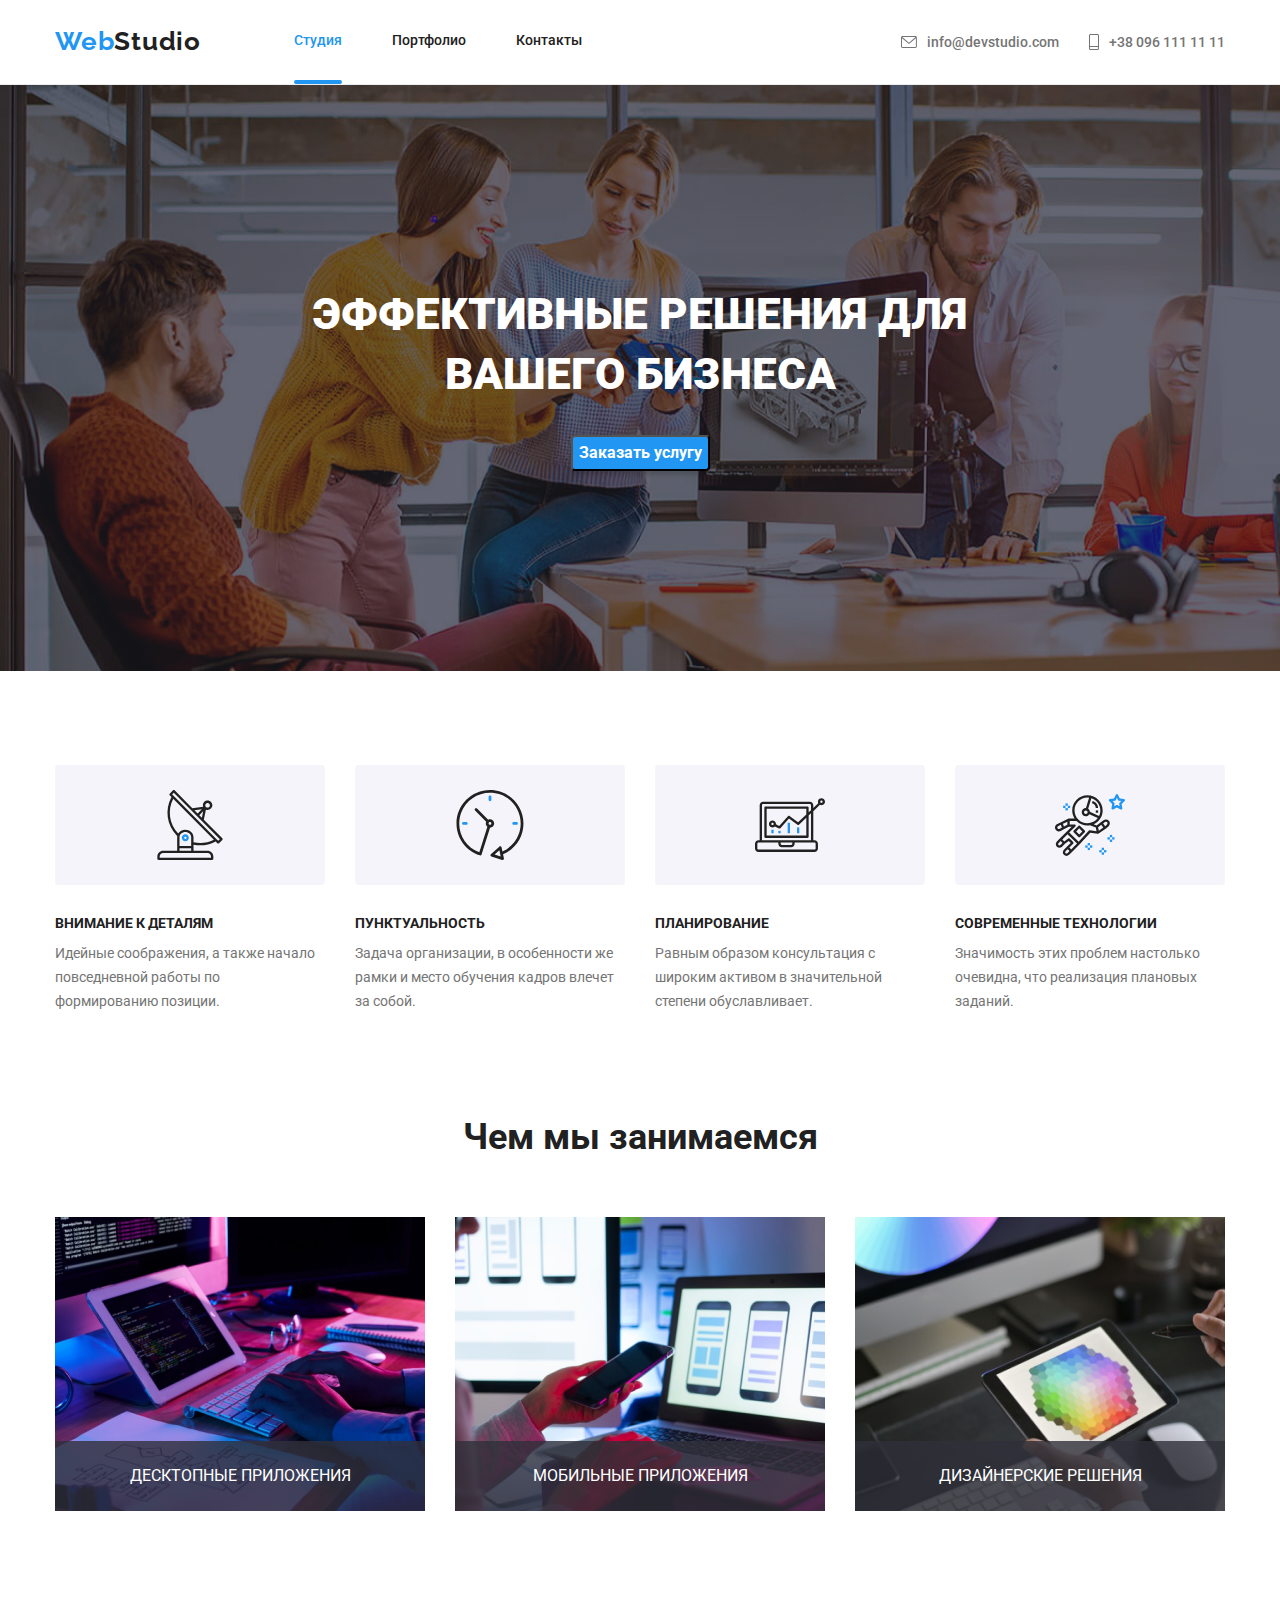
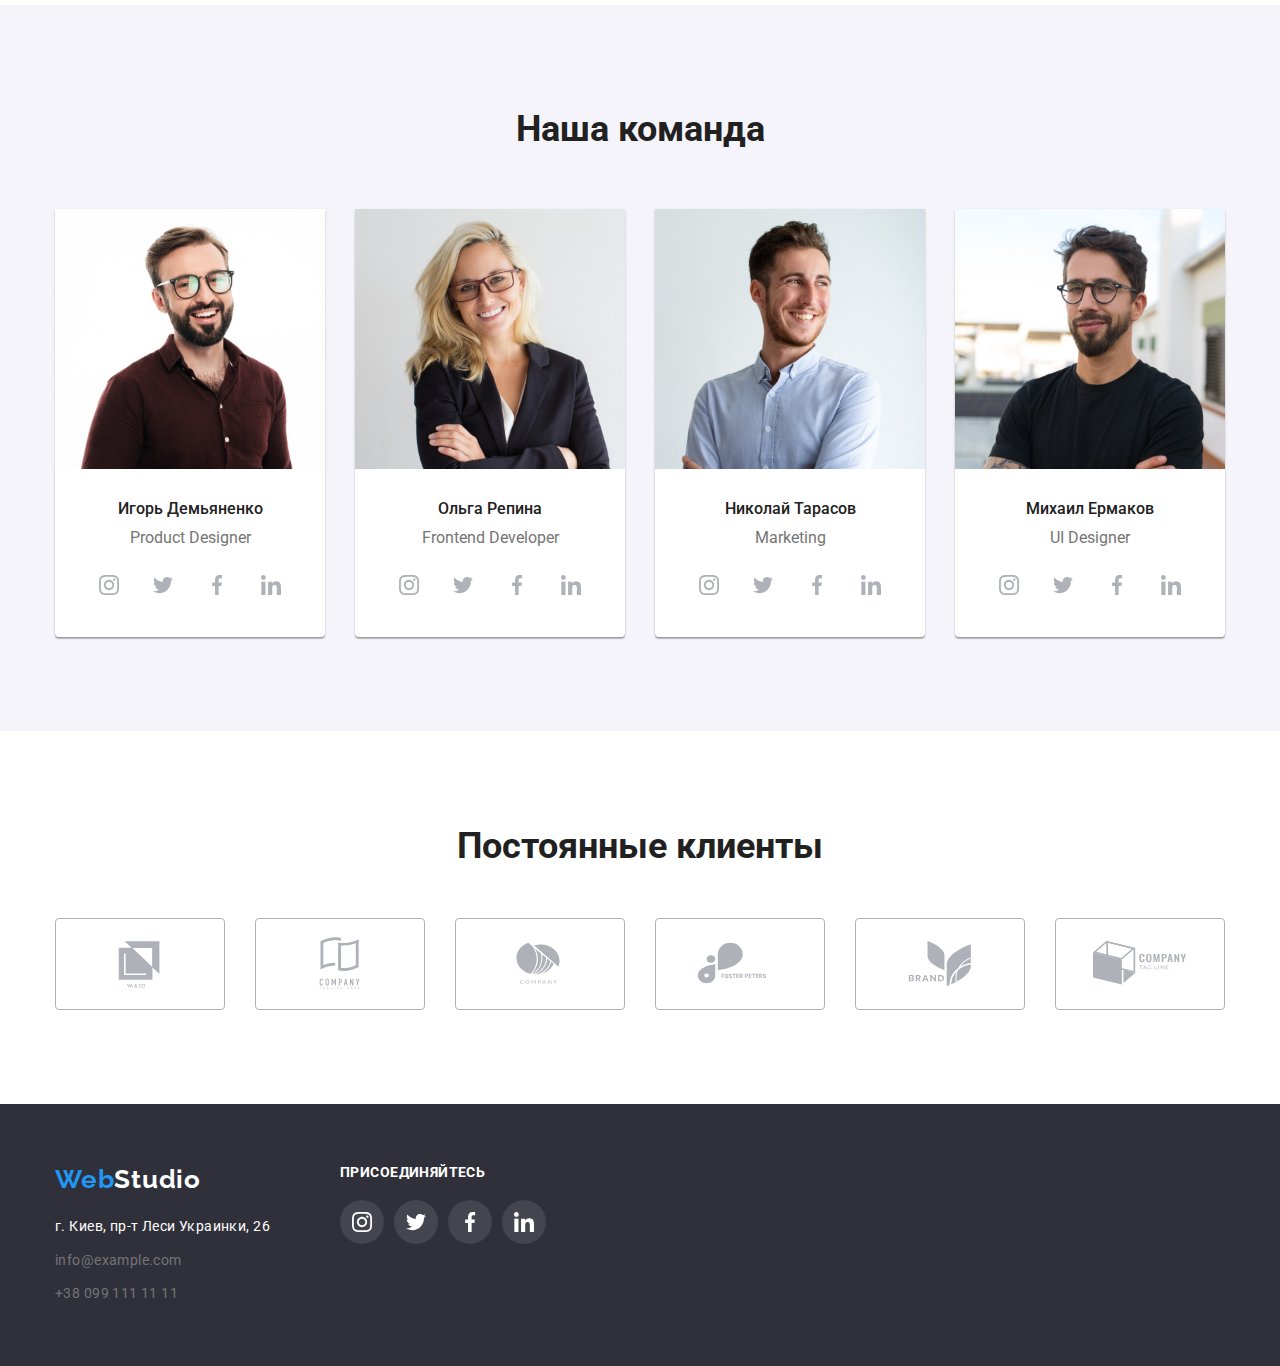
==== index.html @ f6a117de "cloning from hw5" ====
<!DOCTYPE html>
<html lang="ru">
  <head>
    <meta charset="utf-8" />
    <title>Студия</title>
    <link rel="stylesheet" href="./css/reset.css" />
    <link rel="stylesheet" href="./css/modern-normalize.css" />
    <link rel="stylesheet" href="./css/styles.css" />
  </head>
  <body>
    <header class="page-header">
      <div class="container">
        <a class="logo" href="">Web<span class="logo-black">Studio</span></a>
        <nav class="page-nav">
          <ul class="main-nav-list">
            <li class="navigation-element is-active"><a href="./index.html">Студия</a></li>
            <li class="navigation-element"><a href="./portfolio.html">Портфолио</a></li>
            <li class="navigation-element"><a href="">Контакты</a></li>
          </ul>
        </nav>
        <ul class="contacts-list-header">
          <li class="contacts-header-element contacts-header-icon-mail">
            <a class="header-email-link" href="mailto:info@devstudio.com">
              <svg class="icon icon-envelope-header" width="16px" height="12px">
                <use href="./images/icons.svg#icon-envelope"></use>
              </svg>
              info@devstudio.com
            </a>
          </li>
          <li class="contacts-header-element">
            <a class="header-mob-link" href="tel:+380961111111">
              <svg class="icon icon-mob-header" width="10px" height="16px">
                <use href="./images/icons.svg#icon-mob"></use>
              </svg>
              <p>+38 096 111 11 11</p>
            </a>
          </li>
        </ul>
      </div>
    </header>
    <main>
      <section class="hero section">
        <div class="container">
          <h1 class="hero-title">Эффективные решения для вашего бизнеса</h1>
          <button class="order-service-btn" type="button" data-modal-open>Заказать услугу</button>
        </div>
      </section>

      <section class="features section">
        <div class="container">
          <h2 class="features-section-title">Особенности</h2>
          <ul class="features-list">
            <li class="feature-element feature-element-antenna">
              <h3 class="feature-title">Внимание к деталям</h3>
              <p class="feature-descr">
                Идейные соображения, а также начало повседневной работы по формированию позиции.
              </p>
            </li>
            <li class="feature-element feature-element-clock">
              <h3 class="feature-title">Пунктуальность</h3>
              <p class="feature-descr">
                Задача организации, в особенности же рамки и место обучения кадров влечет за собой.
              </p>
            </li>
            <li class="feature-element feature-element-diagram">
              <h3 class="feature-title">Планирование</h3>
              <p class="feature-descr">
                Равным образом консультация с широким активом в значительной степени обуславливает.
              </p>
            </li>
            <li class="feature-element feature-element-astronaut">
              <h3 class="feature-title">Современные технологии</h3>
              <p class="feature-descr">
                Значимость этих проблем настолько очевидна, что реализация плановых заданий.
              </p>
            </li>
          </ul>
        </div>
      </section>
      <section class="our-job section">
        <div class="container">
          <h2 class="our-job-title">Чем мы занимаемся</h2>
          <ul class="our-job-list">
            <li class="our-job-element">
              <img src="./images/our-job-1.jpg" alt="чем мы занимаемся" width="370" height="294" />
              <p class="our-job-element-descr">Десктопные приложения</p>
            </li>
            <li class="our-job-element">
              <img src="./images/our-job-2.jpg" alt="чем мы занимаемся" width="370" height="294" />
              <p class="our-job-element-descr">Мобильные приложения</p>
            </li>
            <li class="our-job-element">
              <img src="./images/our-job-3.jpg" alt="чем мы занимаемся" width="370" height="294" />
              <p class="our-job-element-descr">Дизайнерские решения</p>
            </li>
          </ul>
        </div>
      </section>

      <section class="our-team section">
        <div class="container">
          <h2 class="our-team-title">Наша команда</h2>
          <ul class="our-team-list">
            <li class="our-team-member">
              <img
                src="./images/team-member-1.jpg"
                alt="Игорь Демьяненко"
                width="270"
                height="260"
              />
              <div class="our-team-member-descr">
                <h3 class="member-name">Игорь Демьяненко</h3>
                <p class="member-position">Product Designer</p>
                <ul class="social-links">
                  <li class="social-links-element">
                    <a class="social-links-link" href="">
                      <svg class="social-icon-instagram" width="20px" height="20px">
                        <use href="./images/icons.svg#icon-instagram"></use>
                      </svg>
                    </a>
                  </li>
                  <li class="social-links-element">
                    <a class="social-links-link" href="">
                      <svg class="social-icon-twitter" width="20px" height="20px">
                        <use href="./images/icons.svg#icon-twitter"></use>
                      </svg>
                    </a>
                  </li>
                  <li class="social-links-element">
                    <a class="social-links-link" href="">
                      <svg class="social-icon-facebook" width="20px" height="20px">
                        <use href="./images/icons.svg#icon-facebook"></use>
                      </svg>
                    </a>
                  </li>
                  <li class="social-links-element">
                    <a class="social-links-link" href="">
                      <svg class="social-icon-linkedin" width="20px" height="20px">
                        <use href="./images/icons.svg#icon-linkedin"></use>
                      </svg>
                    </a>
                  </li>
                </ul>
              </div>
            </li>
            <li class="our-team-member">
              <img src="./images/team-member-2.jpg" alt="Ольга Репина" width="270" height="260" />
              <div class="our-team-member-descr">
                <h3 class="member-name">Ольга Репина</h3>
                <p class="member-position">Frontend Developer</p>
                <ul class="social-links">
                  <li class="social-links-element">
                    <a class="social-links-link" href="">
                      <svg class="social-icon-instagram" width="20px" height="20px">
                        <use href="./images/icons.svg#icon-instagram"></use>
                      </svg>
                    </a>
                  </li>
                  <li class="social-links-element">
                    <a class="social-links-link" href="">
                      <svg class="social-icon-twitter" width="20px" height="20px">
                        <use href="./images/icons.svg#icon-twitter"></use>
                      </svg>
                    </a>
                  </li>
                  <li class="social-links-element">
                    <a class="social-links-link" href="">
                      <svg class="social-icon-facebook" width="20px" height="20px">
                        <use href="./images/icons.svg#icon-facebook"></use>
                      </svg>
                    </a>
                  </li>
                  <li class="social-links-element">
                    <a class="social-links-link" href="">
                      <svg class="social-icon-linkedin" width="20px" height="20px">
                        <use href="./images/icons.svg#icon-linkedin"></use>
                      </svg>
                    </a>
                  </li>
                </ul>
              </div>
            </li>
            <li class="our-team-member">
              <img
                src="./images/team-member-3.jpg"
                alt="Николай Тарасов"
                width="270"
                height="260"
              />
              <div class="our-team-member-descr">
                <h3 class="member-name">Николай Тарасов</h3>
                <p class="member-position">Marketing</p>

                <ul class="social-links">
                  <li class="social-links-element">
                    <a class="social-links-link" href="">
                      <svg class="social-icon-instagram" width="20px" height="20px">
                        <use href="./images/icons.svg#icon-instagram"></use>
                      </svg>
                    </a>
                  </li>
                  <li class="social-links-element">
                    <a class="social-links-link" href="">
                      <svg class="social-icon-twitter" width="20px" height="20px">
                        <use href="./images/icons.svg#icon-twitter"></use>
                      </svg>
                    </a>
                  </li>
                  <li class="social-links-element">
                    <a class="social-links-link" href="">
                      <svg class="social-icon-facebook" width="20px" height="20px">
                        <use href="./images/icons.svg#icon-facebook"></use>
                      </svg>
                    </a>
                  </li>
                  <li class="social-links-element">
                    <a class="social-links-link" href="">
                      <svg class="social-icon-linkedin" width="20px" height="20px">
                        <use href="./images/icons.svg#icon-linkedin"></use>
                      </svg>
                    </a>
                  </li>
                </ul>
              </div>
            </li>
            <li class="our-team-member">
              <img src="./images/team-member-4.jpg" alt="Михаил Ермаков" width="270" height="260" />
              <div class="our-team-member-descr">
                <h3 class="member-name">Михаил Ермаков</h3>
                <p class="member-position">UI Designer</p>

                <ul class="social-links">
                  <li class="social-links-element">
                    <a class="social-links-link" href="instagram">
                      <svg class="social-icon-instagram" width="20px" height="20px">
                        <use href="./images/icons.svg#icon-instagram"></use>
                      </svg>
                    </a>
                  </li>
                  <li class="social-links-element">
                    <a class="social-links-link" href="">
                      <svg class="social-icon-twitter" width="20px" height="20px">
                        <use href="./images/icons.svg#icon-twitter"></use>
                      </svg>
                    </a>
                  </li>
                  <li class="social-links-element">
                    <a class="social-links-link" href="">
                      <svg class="social-icon-facebook" width="20px" height="20px">
                        <use href="./images/icons.svg#icon-facebook"></use>
                      </svg>
                    </a>
                  </li>
                  <li class="social-links-element">
                    <a class="social-links-link" href="">
                      <svg class="social-icon-linkedin" width="20px" height="20px">
                        <use href="./images/icons.svg#icon-linkedin"></use>
                      </svg>
                    </a>
                  </li>
                </ul>
              </div>
            </li>
          </ul>
        </div>
      </section>
      <section class="our-clients section">
        <div class="container">
          <h2 class="our-clients-title">Постоянные клиенты</h2>
          <ul class="our-clients-list">
            <li class="our-clients-element">
              <a class="client-link" href="">
                <svg class="client-1" width="106px" height="60px">
                  <use href="./images/icons.svg#icon-company-1-logo"></use>
                </svg>
              </a>
            </li>
            <li class="our-clients-element">
              <a class="client-link" href="">
                <svg class="client-2" width="106px" height="60px">
                  <use href="./images/icons.svg#icon-company-2-logo"></use>
                </svg>
              </a>
            </li>
            <li class="our-clients-element">
              <a class="client-link" href="">
                <svg class="client-3" width="106px" height="60px">
                  <use href="./images/icons.svg#icon-company-3-logo"></use>
                </svg>
              </a>
            </li>
            <li class="our-clients-element">
              <a class="client-link" href="">
                <svg class="client-4" width="106px" height="60px">
                  <use href="./images/icons.svg#icon-company-4-logo"></use>
                </svg>
              </a>
            </li>
            <li class="our-clients-element">
              <a class="client-link" href="">
                <svg class="client-5" width="106px" height="60px">
                  <use href="./images/icons.svg#icon-company-5-logo"></use>
                </svg>
              </a>
            </li>
            <li class="our-clients-element">
              <a class="client-link" href="">
                <svg class="client-6" width="106px" height="60px">
                  <use href="./images/icons.svg#icon-company-6-logo"></use>
                </svg>
              </a>
            </li>
          </ul>
        </div>
      </section>
    </main>
    <footer class="page-footer">
      <div class="container">
        <div class="footer-logo-address">
          <a class="logo" href="">Web<span class="logo-white">Studio</span></a>
          <address class="page-contacts">
            <p>г. Киев, пр-т Леси Украинки, 26</p>
            <ul class="page-contacts-list">
              <li class="page-contacts-element">
                <a class="contacts-footer" href="mailto:info@example.com">info@example.com</a>
              </li>
              <li class="page-contacts-element">
                <a class="contacts-footer" href="tel:+380991111111">+38 099 111 11 11</a>
              </li>
            </ul>
          </address>
        </div>
        <div class="footer-social-links">
          <p class="footer-social-links-title">Присоединяйтесь</p>
          <ul class="social-links-list-footer">
            <li class="social-links-element-footer">
              <a class="social-links-link-footer" href="">
                <svg class="social-icon-instagram-footer" width="20px" height="20px">
                  <use href="./images/icons.svg#icon-instagram"></use>
                </svg>
              </a>
            </li>
            <li class="social-links-element-footer">
              <a class="social-links-link-footer" href="">
                <svg class="social-icon-twitter-footer" width="20px" height="20px">
                  <use href="./images/icons.svg#icon-twitter"></use>
                </svg>
              </a>
            </li>
            <li class="social-links-element-footer">
              <a class="social-links-link-footer" href="">
                <svg class="social-icon-facebook-footer" width="20px" height="20px">
                  <use href="./images/icons.svg#icon-facebook"></use>
                </svg>
              </a>
            </li>
            <li class="social-links-element-footer">
              <a class="social-links-link-footer" href="">
                <svg class="social-icon-linkedin-footer" width="20px" height="20px">
                  <use href="./images/icons.svg#icon-linkedin"></use>
                </svg>
              </a>
            </li>
          </ul>
        </div>
      </div>
    </footer>

    <div class="backdrop is-hidden" data-modal>
      <div class="modal">
        <button class="close-modal" type="button" data-modal-close>
          <svg class="close-modal-icon" width="11px" height="11px">
            <use href="./images/icons.svg#icon-cross"></use>
          </svg>
        </button>
      </div>
    </div>
    <script src="./js/modal.js"></script>
  </body>
</html>
---- css/styles.css ----
@import url('https://fonts.googleapis.com/css2?family=Raleway:wght@700&family=Roboto:wght@400;500;700;900&display=swap');

:root {
  --bgcolor-body: #ffffff;
  --bgcolor-filter-btn: #f5f4fa;
  --bgcolor-order-service-btn: #2196f3;
  --bgcolor-order-service-btn-shadow: rgba(0, 0, 0, 0.15);
  --bgcolor-order-service-btn-hover: #188ce8;
  --bgcolor-filter-btn-active: #2196f3;
  --bgcolor-footer: #2f303a;
  --bgcolor-hero: #2f303a;
  --bgcolor-our-team: #f5f4fa;
  --bgcolor-our-team-member: #ffffff;

  --fontcolor-body: #212121;
  --fontcolor-navigation: #212121;
  --fontcolor-navigation-active: #2196f3;
  --fontcolor-navigation-focus-hover: #2196f3;
  --fontcolor-contacts: #757575;
  --fontcolor-contacts-focus-hover: #2196f3;
  --fontcolor-hero: #ffffff;
  --fontcolor-order-service-btn: #ffffff;
  --fontcolor-filter-btn-active: #ffffff;
  --fontcolor-teammates-positions: #757575;
  --fontcolor-projects-type: #757575;

  --fontcolor-footer: rgba(255, 255, 255, 0.6);
  --fontcolor-footer-links: rgba(255, 255, 255, 0.6);
  --fontcolor-footer-address: #ffffff;

  --bordercolor-project: #eeeeee;
  --bordercolor-header: #ececec;

  --logo-color: #2196f3;
  --logo-black: #212121;
  --logo-white: #ffffff;
}

h1,
h2 {
  padding: 0;
  margin: 0;
}

.logo {
  font-family: Raleway;
  font-weight: bold;
  font-size: 26px;
  line-height: 1.2;
  color: var(--logo-color);
  letter-spacing: 0.03em;
}

.container {
  width: 1200px;
  margin: 0 auto;
  padding-left: 15px;
  padding-right: 15px;
}

.logo .logo-black {
  color: var(--logo-black);
}

.logo .logo-white {
  color: var(--logo-white);
}

body {
  background: var(--bgcolor-body);
  font-family: Roboto;
  font-size: 16px;
  color: var(--fontcolor-body);
}

ul {
  list-style-type: none;
}

.navigation-element {
  color: var(--fontcolor-navigation);
  font-size: 14px;
  line-height: 1.15;
  font-weight: 500;
}

.is-active::after {
  display: block;
  content: '';
  width: auto;
  height: 4px;
  border-radius: 2px;
  border-bottom: 4px solid;
  fill: var(--fontcolor-navigation-active);
}

.navigation-element {
  transition: color 250ms cubic-bezier(0.4, 0, 0.2, 1);
  /*     **  можно и так  ** 
  
  transition-property: color;
  transition-duration: 250ms;
  transition-timing-function: cubic-bezier(0.4, 0, 0.2, 1);
  transition-delay: 0; */
}

.navigation-element:hover,
.navigation-element:focus {
  color: var(--fontcolor-navigation-focus-hover);
}

.is-active {
  color: var(--fontcolor-navigation-focus-hover);
}

.header-mob-link,
.header-email-link {
  transition: color 250ms cubic-bezier(0.4, 0, 0.2, 1);
}

.header-mob-link:hover,
.header-mob-link:focus,
.header-email-link:hover,
.header-email-link:focus,
.contacts-footer:hover,
.contacts-footer:focus {
  color: var(--fontcolor-contacts-focus-hover);
}
.contacts-header-element,
.contacts-footer {
  color: var(--fontcolor-contacts);
  font-size: 14px;
}

.contacts-header-element {
  line-height: 1.15;
  font-weight: 500;
}

.contacts-footer {
  line-height: 1.72;
}

.page-contacts-element {
  margin-top: 9px;
}

.hero {
  padding: 200px 0;
  text-align: center;
  max-width: 1600px;
  margin: 0 auto;
  background: var(--bgcolor-hero);
  background-color: #c4c4c4;
  background-image: linear-gradient(rgba(47, 48, 58, 0.4), rgba(47, 48, 58, 0.4)),
    url(../images/bg-hero.jpg);
  background-repeat: no-repeat;
}

.hero .order-service-btn {
  margin-top: 30px;
}

.hero-title {
  font-size: 44px;
  line-height: 1.36;
  font-weight: 900;
  color: var(--fontcolor-hero);
  max-width: 700px;
  margin: 0 auto;
  text-transform: uppercase;
}

.order-service-btn {
  font-weight: 700;
  line-height: 1.88;
  color: var(--fontcolor-order-service-btn);
  background: var(--bgcolor-order-service-btn);
  box-shadow: 0px 4px 4px var(--bgcolor-order-service-btn-shadow);
  border-radius: 4px;
  transition: background-color 250ms cubic-bezier(0.4, 0, 0.2, 1);
}

.order-service-btn:hover,
.order-service-btn:focus {
  background-color: var(--bgcolor-order-service-btn-hover);
}

.features .feature-title {
  font-size: 14px;
  font-weight: bold;
  text-transform: uppercase;
  line-height: 1.15;
  margin-bottom: 10px;
}

.features .feature-descr {
  color: var(--fontcolor-projects-type);
  font-size: 14px;
  line-height: 1.72;
}

.our-job {
  padding-bottom: 94px;
}

.our-job .our-job-title {
  font-size: 36px;
  line-height: 1.67;
  font-weight: bold;
}

.our-team .our-team-title {
  font-size: 36px;
  line-height: 1.67;
  font-weight: bold;
}

.our-team .member-name {
  font-size: 16px;
  line-height: 1.19;
  font-weight: 500;
  margin-bottom: 10px;
}

.our-team .member-position {
  line-height: 1.19;
  color: var(--fontcolor-teammates-positions);
}

.filter-element button {
  background: var(--bgcolor-filter-btn);
  border-style: none;
  border-radius: 4px;
  cursor: pointer;
  font-size: 16px;
  line-height: 1.63;
  padding: 6px 22px;
  transition: background-color 250ms cubic-bezier(0.4, 0, 0.2, 1);
}

.filter-element .is-active-filter {
  color: var(--fontcolor-filter-btn-active);
  background: var(--bgcolor-filter-btn-active);
}

.projects .filter-list {
  border: none;
}

.filter-element button:active,
.filter-element button:focus,
.filter-element button:hover {
  color: var(--fontcolor-filter-btn-active);
  background: var(--bgcolor-filter-btn-active);
  box-shadow: 0px 3px 1px rgba(0, 0, 0, 0.1), 0px 1px 2px rgba(0, 0, 0, 0.08),
    0px 2px 2px rgba(0, 0, 0, 0.12);
}

footer {
  background: var(--bgcolor-footer);
  font-size: 14px;
  color: var(--fontcolor-footer);
  letter-spacing: 0.03em;
  padding-top: 60px;
  padding-bottom: 60px;
}

.page-footer .page-contacts {
  font-style: normal;
  line-height: 1.7;
  color: var(--fontcolor-footer-address);
  margin-top: 20px;
}

.project-element-popup-text {
  position: absolute;
  top: 0;
  left: 0;
  padding: 63px 24px;
  width: 100%;
  height: 100%;
  font-size: 18px;
  line-height: 28px;
  letter-spacing: 1.55;
  color: #ffffff;
  background: rgba(33, 150, 243, 0.9);
  overflow: auto;
  transform: translateY(100%);
  transition: transform 250ms cubic-bezier(0.4, 0, 0.2, 1);
}

.projects-element-wrapper {
  position: relative;
  overflow: hidden;
}

.projects .projects-element:not(:nth-child(3n + 3)) {
  margin-right: 30px;
}

.projects .projects-element:not(:nth-last-child(-n + 3)) {
  margin-bottom: 30px;
}

.projects .project-descript {
  border: 1px solid var(--bordercolor-project);
  border-top: none;
  box-sizing: border-box;
  padding: 20px 24px;
}

.projects .project-name {
  font-weight: bold;
  font-size: 18px;
  line-height: 2;
  margin-bottom: 4px;
}

.projects .project-type {
  line-height: 1.88;
  color: var(--fontcolor-projects-type);
}

.page-header {
  border-bottom: 1px solid var(--bordercolor-header);
}

.page-header .container {
  display: flex;
  align-items: center;
}

.page-header .logo {
  margin: 0;
}

.main-nav-list a {
  padding: 32px 0;
  display: block;
}

.page-header .page-nav {
  margin: 0 0 0 93px;
}

.page-header .navigation-element {
  margin: 0 50px 0 0;
}
.page-header .contacts-header-element {
  margin: 0 30px 0 0;
}

.page-header .contacts-list-header {
  display: flex;
  margin-left: auto;
}

.page-header .main-nav-list {
  display: flex;
}

.navigation-element:last-child,
.contacts-header-element:last-child {
  margin-right: 0;
}

.features-section-title {
  display: none;
}

.features {
  padding-top: 94px;
  padding-bottom: 94px;
}
.features-list {
  display: flex;
  margin: 0 auto;
}

.feature-element {
  width: 270px;
  margin-right: 30px;
}

.feature-element:last-child {
  margin-right: 0;
}

.our-job-title,
.our-team-title {
  text-align: center;
  margin-bottom: 50px;
}

.our-job-list,
.our-team-list {
  display: flex;
}

.our-job-list img,
.our-team-list img {
  display: block;
}

.our-job-element {
  position: relative;
}

.our-job-element-descr {
  position: absolute;
  display: flex;
  width: 100%;
  height: 70px;
  bottom: 0px;
  left: 0px;
  text-transform: uppercase;
  justify-content: center;
  align-items: center;
  background: rgba(47, 48, 58, 0.8);
  color: #ffffff;
}

.our-job-element,
.our-team-member {
  margin-right: 30px;
}
.our-job-element:last-child,
.our-team-member:last-child {
  margin-right: 0;
}
.our-team {
  padding-top: 94px;
  padding-bottom: 94px;
  background-color: var(--bgcolor-our-team);
}

.our-team .container {
  text-align: center;
}

.our-team-member-descr {
  padding: 30px 32px;
}

.our-team-member {
  box-shadow: 0px 1px 3px rgba(0, 0, 0, 0.12), 0px 1px 1px rgba(0, 0, 0, 0.14),
    0px 2px 1px rgba(0, 0, 0, 0.2);
  border-radius: 0px 0px 4px 4px;
  background: var(--bgcolor-our-team-member);
}

.projects-title {
  display: none;
}

.projects {
  padding-top: 94px;
  padding-bottom: 94px;
}

.projects .container,
.filter-list,
.projects-list {
  display: flex;
}

.projects .container {
  flex-direction: column;
}

.filter-list {
  margin: 0 auto;
  margin-bottom: 50px;
}

.filter-element:not(:last-child) {
  margin-right: 8px;
}

.projects-list {
  flex-wrap: wrap;
}

/*===================ICONS==================*/

.icon-envelope-header,
.icon-mob-header {
  margin-right: 10px;
  fill: #757575;
}

.header-email-link,
.header-mob-link {
  display: flex;
  align-items: center;
}

.header-email-link:hover .icon-envelope-header,
.header-mob-link:hover .icon-mob-header,
.header-email-link:focus .icon-envelope-header,
.header-mob-link:focus .icon-mob-header {
  fill: #2196f3;
}

.feature-element::before {
  content: '';
  width: 270px;
  height: 120px;
  display: block;
  background-color: #f5f4fa;
  background-image: linear-gradient(#f5f4fa, #f5f4fa);
  background-position: center;
  background-repeat: no-repeat;
  border-radius: 4px;
  margin-bottom: 30px;
}

.feature-element-antenna::before {
  background-image: url(../images/svg/antenna.svg);
}

.feature-element-clock::before {
  background-image: url(../images/svg/clock.svg);
}

.feature-element-diagram::before {
  background-image: url(../images/svg/diagram.svg);
}

.feature-element-astronaut::before {
  background-image: url(../images/svg/astronaut.svg);
}

.social-links {
  display: flex;
  margin-top: 16px;
  justify-content: space-between;
  align-items: center;
}

.social-links-list-footer {
  display: flex;
  justify-content: space-between;
  align-items: center;
}

.social-links-link {
  display: flex;
  height: 44px;
  width: 44px;
  border-radius: 50%;
  text-align: center;
  justify-content: center;
  align-items: center;
  transition: background-color 250ms cubic-bezier(0.4, 0, 0.2, 1);
}

.social-icon-facebook,
.social-icon-instagram,
.social-icon-twitter,
.social-icon-linkedin {
  fill: #afb1b8;
  transition: fill 250ms cubic-bezier(0.4, 0, 0.2, 1);
}
.social-links-link-footer {
  display: flex;
  height: 44px;
  width: 44px;
  justify-content: center;
  align-items: center;
  border-radius: 50%;
  background-color: rgba(255, 255, 255, 0.1);
  transition: background-color 250ms cubic-bezier(0.4, 0, 0.2, 1);
}

.social-links-element-footer:not(:last-child) {
  margin-right: 10px;
}

.social-icon-facebook-footer,
.social-icon-instagram-footer,
.social-icon-twitter-footer,
.social-icon-linkedin-footer {
  fill: #ffffff;
}

.header-email-link:hover .icon-envelope-header,
.header-mob-link:hover .icon-mob-header,
.header-email-link:focus .icon-envelope-header,
.header-mob-link:focus .icon-mob-header {
  fill: #2196f3;
}

.social-links-link:hover .social-icon-instagram,
.social-links-link:hover .social-icon-twitter,
.social-links-link:hover .social-icon-facebook,
.social-links-link:hover .social-icon-linkedin,
.social-links-link-footer:hover .social-icon-instagram,
.social-links-link-footer:hover .social-icon-twitter,
.social-links-link-footer:hover .social-icon-facebook,
.social-links-link-footer:hover .social-icon-linkedin,
.social-links-link:focus .social-icon-instagram,
.social-links-link:focus .social-icon-twitter,
.social-links-link:focus .social-icon-facebook,
.social-links-link:focus .social-icon-linkedin,
.social-links-link-footer:focus .social-icon-instagram,
.social-links-link-footer:focus .social-icon-twitter,
.social-links-link-footer:focus .social-icon-facebook,
.social-links-link-footer:focus .social-icon-linkedin {
  fill: #ffffff;
}

.social-links-link:hover,
.social-links-link-footer:hover,
.social-links-link:focus,
.social-links-link-footer:focus {
  background-color: #2196f3;
}

.page-footer .container {
  display: flex;
  justify-content: start;
  align-items: start;
}

.footer-logo-address {
  margin-right: 70px;
}

.footer-social-links {
}

.footer-social-links-title {
  font-size: 14px;
  font-weight: bold;
  text-transform: uppercase;
  line-height: 1.15;
  margin-bottom: 20px;
  color: #ffffff;
}
.our-clients {
  padding-top: 94px;
  padding-bottom: 94px;
}
.our-clients-title {
  margin-bottom: 50px;
  font-weight: 700;
  font-size: 36px;
  line-height: 1.17;
  color: #212121;
  text-align: center;
}

.our-clients-list {
  display: flex;
  justify-content: center;
  align-items: center;
}
.our-clients-element:not(:last-child) {
  margin-right: 30px;
}

.client-link {
  display: block;
  width: 170px;
  height: 92px;
  border: 1px solid #afb1b8;
  border-radius: 4px;
}

.client-1,
.client-2,
.client-3,
.client-4,
.client-5,
.client-6 {
  fill: #afb1b8;
  transition: fill 250ms cubic-bezier(0.4, 0, 0.2, 1);
}

.client-link {
  display: flex;
  justify-content: center;
  align-items: center;
  transition: border-color 250ms cubic-bezier(0.4, 0, 0.2, 1);
}

.client-link:hover .client-1,
.client-link:hover .client-2,
.client-link:hover .client-3,
.client-link:hover .client-4,
.client-link:hover .client-5,
.client-link:hover .client-6,
.client-link:focus .client-1,
.client-link:focus .client-2,
.client-link:focus .client-3,
.client-link:focus .client-4,
.client-link:focus .client-5,
.client-link:focus .client-6 {
  fill: #2196f3;
}

.client-link:hover,
.client-link:focus {
  border-color: #2196f3;
}

.projects-element-link:hover,
.projects-element:focus {
  display: block;
  box-sizing: border-box;
  box-shadow: 0px 1px 1px rgba(0, 0, 0, 0.12), 0px 4px 4px rgba(0, 0, 0, 0.06),
    1px 4px 6px rgba(0, 0, 0, 0.16);
}

.projects-element-link:hover .project-element-popup-text,
.projects-element:focus .project-element-popup-text {
  transform: translateY(0%);
}

/*=================MODAL==================*/
.backdrop {
  position: fixed;
  top: 0;
  left: 0;
  width: 100%;
  height: 100%;

  background-color: rgba(0, 0, 0, 0.2);
}

.modal {
  position: absolute;
  top: 50%;
  left: 50%;
  transform: translate(-50%, -50%);
  width: 528px;
  height: 581px;
  background-color: #fff;
  box-shadow: 0px 1px 3px rgba(0, 0, 0, 0.12), 0px 1px 1px rgba(0, 0, 0, 0.14),
    0px 2px 1px rgba(0, 0, 0, 0.2);
  border-radius: 4px;
}

.is-hidden {
  opacity: 0;
  pointer-events: none;
}

.close-modal {
  padding: 0;
  display: block;
  position: absolute;
  top: 8px;
  right: 8px;
  height: 30px;
  width: 30px;
  border: 1px solid rgba(0, 0, 0, 0.1);
  border-radius: 50%;
  background-color: transparent;
}
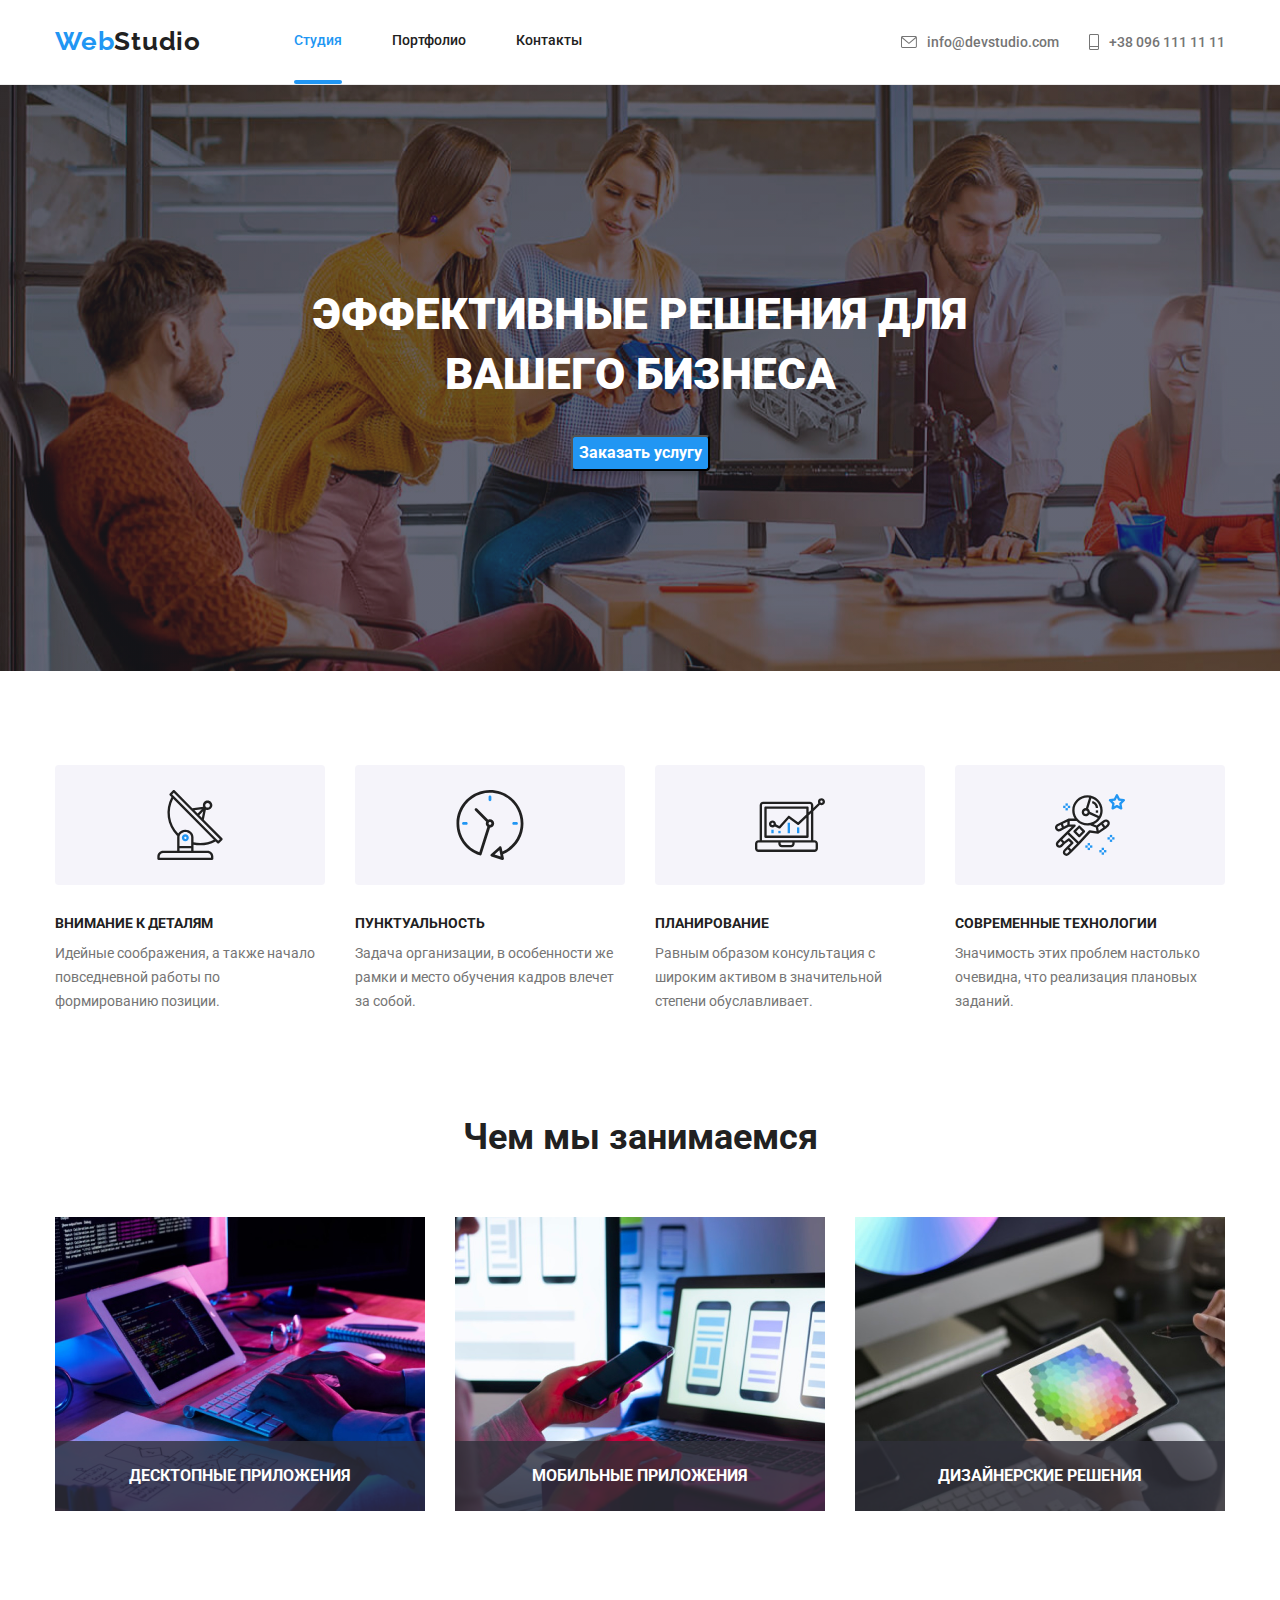
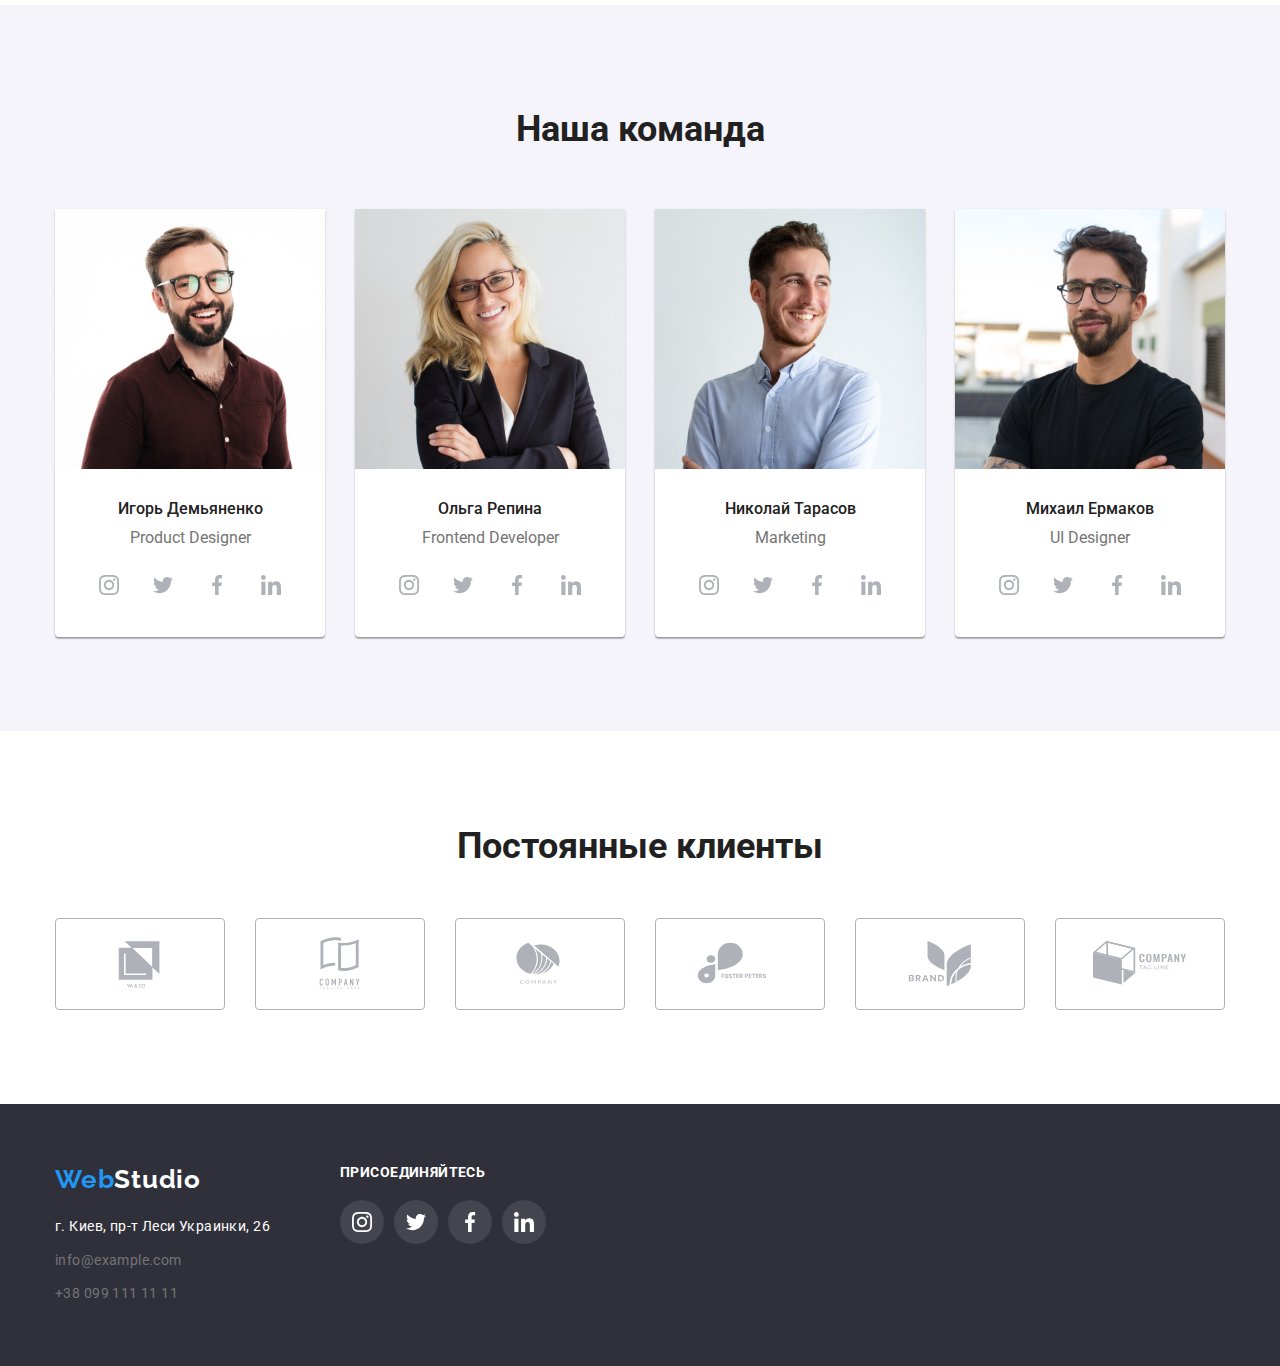
==== commit b6a4898d: "modal window - done" ====
--- a/index.html
+++ b/index.html
@@ -373,6 +373,88 @@
             <use href="./images/icons.svg#icon-cross"></use>
           </svg>
         </button>
+        <p class="modal-title">Оставьте свои данные, мы вам перезвоним</p>
+        <form name="modal-form" class="modal-form">
+          <label for="modal-name" class="name-label">
+            Имя
+            <span class="modal-form-wrapper">
+              <input
+                type="text"
+                name="modal-name"
+                class="modal-name"
+                title="Введите своё имя"
+                id="modal-name"
+              />
+              <span class="modal-icon">
+                <svg class="modal-name-icon" width="12px" height="12px">
+                  <use href="./images/icons.svg#icon-name"></use>
+                </svg>
+              </span>
+            </span>
+          </label>
+          <label for="modal-tel" class="tel-label">
+            Телефон
+            <span class="modal-form-wrapper">
+              <input
+                type="tel"
+                name="modal-tel"
+                class="modal-tel"
+                title="Введите номер телефона"
+                id="modal-tel"
+              />
+              <span class="modal-icon">
+                <svg class="modal-tel-icon" width="14px" height="14px">
+                  <use href="./images/icons.svg#icon-tel"></use>
+                </svg>
+              </span>
+            </span>
+          </label>
+
+          <label for="modal-email" class="email-label">
+            Почта
+
+            <span class="modal-form-wrapper">
+              <input
+                type="email"
+                name="modal-email"
+                class="modal-email"
+                title="Введите свой почтовый ящик"
+                id="modal-email"
+              />
+              <span class="modal-icon">
+                <svg class="modal-email-icon" width="16px" height="12px">
+                  <use href="./images/icons.svg#icon-email"></use>
+                </svg>
+              </span>
+            </span>
+          </label>
+
+          <label for="modal-comment" class="comment-label"> Комментарий </label>
+          <textarea
+            name="modal-comment"
+            class="modal-comment"
+            title="Введите текст"
+            id="modal-comment"
+            placeholder="Введите текст"
+          ></textarea>
+          <div class="agreemet-wrapper">
+            <!--             <svg class="modal-check-icon" width="13px" height="10px">
+              <use href="./images/icons.svg#icon-check"></use>
+            </svg> -->
+            <input
+              type="checkbox"
+              name="modal-agreement"
+              class="modal-agreement visually-hidden"
+              title=""
+              id="modal-agreement"
+            />
+            <label for="modal-agreement" class="agreement-label">
+              Соглашаюсь с рассылкой и принимаю &nbsp;
+              <a class="agreemet-link" href="">Условия договора</a>
+            </label>
+          </div>
+          <button class="submit-btn" type="submit">Отправить</button>
+        </form>
       </div>
     </div>
     <script src="./js/modal.js"></script>
--- a/css/styles.css
+++ b/css/styles.css
@@ -34,6 +34,18 @@
   --logo-color: #2196f3;
   --logo-black: #212121;
   --logo-white: #ffffff;
+  --fill-accent: #2196f3;
+}
+
+.visually-hidden {
+  position: absolute !important;
+  clip: rect(1px 1px 1px 1px); /* IE6, IE7 */
+  clip: rect(1px, 1px, 1px, 1px);
+  padding: 0 !important;
+  border: 0 !important;
+  height: 1px !important;
+  width: 1px !important;
+  overflow: hidden;
 }
 
 h1,
@@ -139,6 +151,7 @@
 
 .contacts-footer {
   line-height: 1.72;
+  transition: color 250ms cubic-bezier(0.4, 0, 0.2, 1);
 }
 
 .page-contacts-element {
@@ -236,7 +249,8 @@
   font-size: 16px;
   line-height: 1.63;
   padding: 6px 22px;
-  transition: background-color 250ms cubic-bezier(0.4, 0, 0.2, 1);
+  transition: background-color 250ms cubic-bezier(0.4, 0, 0.2, 1),
+    color 250ms cubic-bezier(0.4, 0, 0.2, 1), box-shadow 250ms cubic-bezier(0.4, 0, 0.2, 1);
 }
 
 .filter-element .is-active-filter {
@@ -417,6 +431,8 @@
   text-transform: uppercase;
   justify-content: center;
   align-items: center;
+  font-weight: 700;
+  letter-spacing: 1.17;
   background: rgba(47, 48, 58, 0.8);
   color: #ffffff;
 }
@@ -488,19 +504,13 @@
 .icon-mob-header {
   margin-right: 10px;
   fill: #757575;
+  transition: fill 250ms cubic-bezier(0.4, 0, 0.2, 1);
 }
 
 .header-email-link,
 .header-mob-link {
   display: flex;
   align-items: center;
-}
-
-.header-email-link:hover .icon-envelope-header,
-.header-mob-link:hover .icon-mob-header,
-.header-email-link:focus .icon-envelope-header,
-.header-mob-link:focus .icon-mob-header {
-  fill: #2196f3;
 }
 
 .feature-element::before {
@@ -743,6 +753,9 @@
   border-radius: 4px;
 }
 
+.backdrop {
+  transition: opacity 250ms cubic-bezier(0.4, 0, 0.2, 1);
+}
 .is-hidden {
   opacity: 0;
   pointer-events: none;
@@ -759,4 +772,161 @@
   border: 1px solid rgba(0, 0, 0, 0.1);
   border-radius: 50%;
   background-color: transparent;
-}
+  cursor: pointer;
+}
+
+/* ============== Modal Window CONTENT ===============*/
+.modal {
+  display: flex;
+  padding: 40px;
+  flex-direction: column;
+}
+.modal-form {
+  display: flex;
+  flex-direction: column;
+}
+
+.modal-title {
+  font-weight: 700;
+  font-size: 20px;
+  line-height: 1.15;
+  text-align: center;
+  margin-bottom: 12px;
+}
+
+.name-label,
+.tel-label,
+.email-label,
+.comment-label {
+  font-size: 12px;
+  line-height: 1.17;
+  color: #757575;
+}
+
+.modal-name,
+.modal-tel,
+.modal-email,
+.modal-comment {
+  width: 100%;
+  height: 40px;
+  margin-top: 4px;
+  margin-bottom: 10px;
+  padding-left: 42px;
+  border: 1px solid rgba(33, 33, 33, 0.2);
+  box-sizing: border-box;
+  border-radius: 4px;
+}
+
+.submit-btn {
+  align-self: center;
+  height: 50px;
+  width: 200px;
+  background-color: #2196f3;
+  box-shadow: 0px 4px 4px rgba(0, 0, 0, 0.15);
+  border-radius: 4px;
+  border: none;
+
+  font-weight: 700;
+  font-size: 16px;
+  line-height: 1.87;
+  color: #ffffff;
+  cursor: pointer;
+}
+
+.submit-btn:hover,
+.submit-btn:focus {
+  background-color: #188ce8;
+}
+.modal-comment {
+  resize: none;
+  height: 120px;
+  margin-bottom: 20px;
+  padding: 12px 16px;
+
+  font-size: 12px;
+  line-height: 1.17;
+}
+.agreemet-wrapper {
+  display: flex;
+  align-items: center;
+  justify-content: flex-start;
+  padding-left: 13px;
+}
+
+.modal-agreement {
+  margin-right: 7px;
+}
+
+.agreement-label {
+  display: flex;
+  align-items: center;
+  font-size: 14px;
+  line-height: 1.72;
+
+  color: #757575;
+}
+
+.agreement-label::before {
+  display: block;
+  content: '';
+  margin-right: 9px;
+  width: 16px;
+  height: 15px;
+  border: 2px solid #212121;
+  border-radius: 2px;
+  /* background-color: transparent; */
+  background-position: 50% 50%;
+  background-repeat: no-repeat;
+  background-size: contain;
+  background-image: url('../images/svg/logo-check-empty.svg');
+}
+
+.modal-agreement:checked + .agreement-label::before {
+  background-color: var(--fill-accent);
+  border-color: var(--fill-accent);
+  background-image: url('../images/svg/logo-check.svg'), url('../images/svg/logo-check-empty.svg');
+}
+
+.modal-agreement:focus + .agreement-label::before {
+  outline: 1px solid rgba(20, 20, 39, 0.5);
+  border-radius: 2px;
+}
+
+.agreemet-link {
+  font-size: 14px;
+  line-height: 1.72;
+  text-decoration: underline;
+  color: #188ce8;
+}
+
+.agreemet-wrapper {
+  margin-bottom: 30px;
+}
+
+.modal-comment::placeholder {
+  color: rgba(117, 117, 117, 0.5);
+}
+
+.modal-icon {
+  position: absolute;
+  top: 0;
+  left: 15px;
+}
+
+.modal-name:focus + .modal-icon,
+.modal-tel:focus + .modal-icon,
+.modal-email:focus + .modal-icon {
+  fill: var(--fill-accent);
+}
+
+.modal-name:focus,
+.modal-tel:focus,
+.modal-email:focus,
+.modal-comment:focus {
+  outline: none;
+  border-color: var(--fill-accent);
+}
+
+.modal-form-wrapper {
+  position: relative;
+}
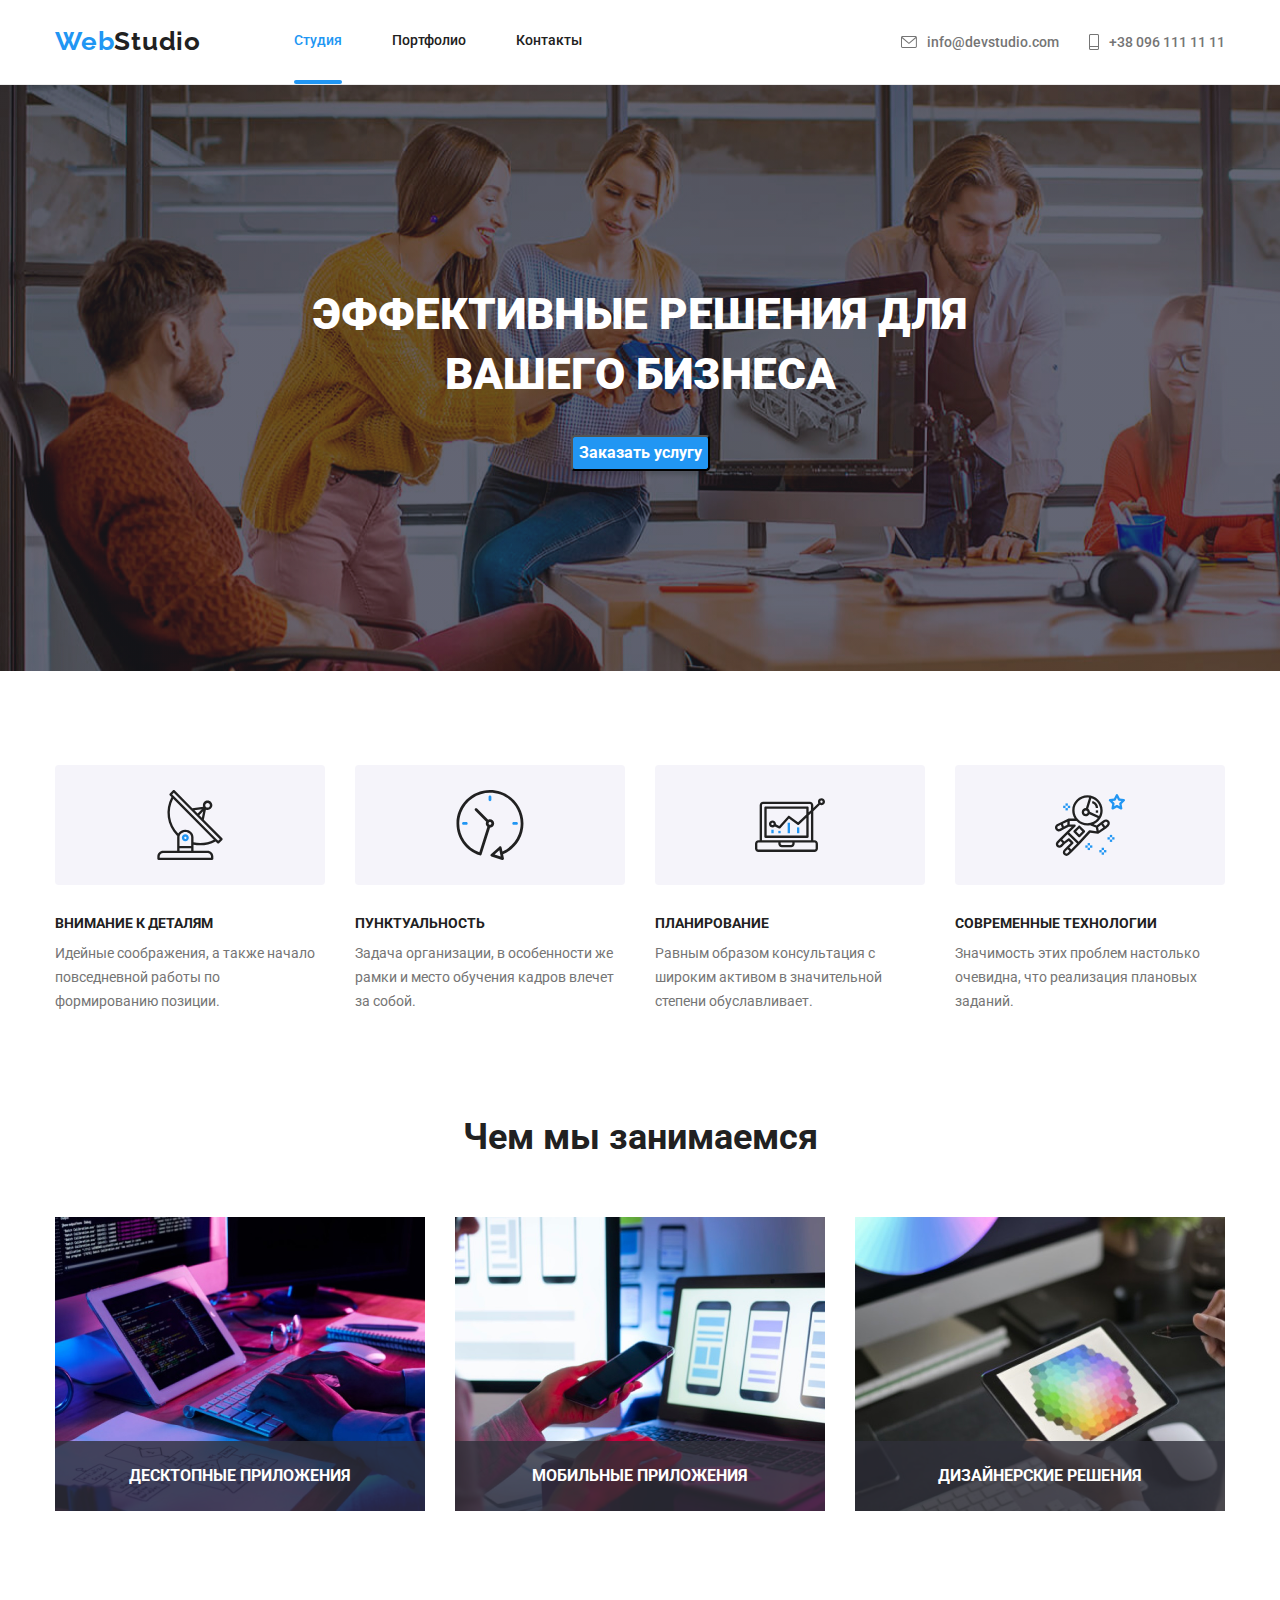
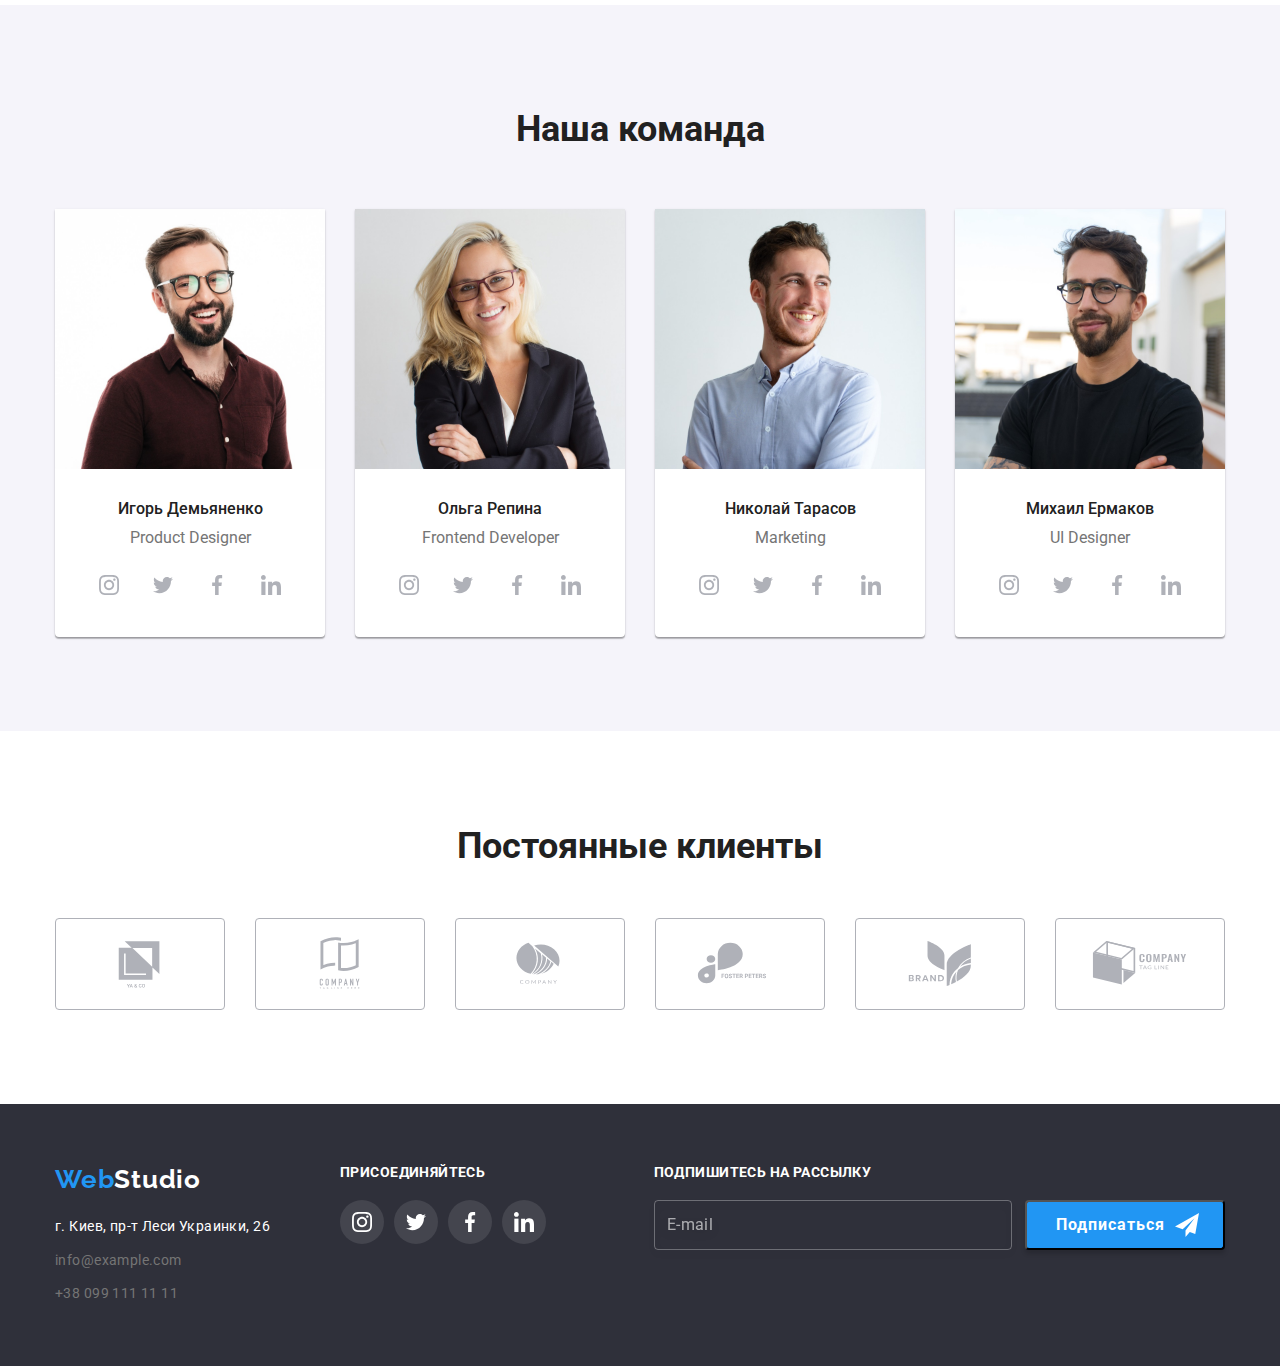
==== commit 66e102ea: "footer-distribution-email" ====
--- a/index.html
+++ b/index.html
@@ -363,6 +363,25 @@
             </li>
           </ul>
         </div>
+        <div class="distribution-block-footer">
+          <p class="distribution-block-title">Подпишитесь на рассылку</p>
+          <form class="distribution-form" name="distribution-form">
+            <input
+              type="email"
+              name="distribution-form-email"
+              class="distribution-form-email"
+              title="Введите ваш почтовый
+            адрес"
+              placeholder="E-mail"
+            />
+            <button type="submit" class="distribution-sign-in-btn" name="distribution-sign-in">
+              Подписаться
+              <svg class="email-send-icon" width="24px" height="24px">
+                <use href="./images/icons.svg#icon-send"></use>
+              </svg>
+            </button>
+          </form>
+        </div>
       </div>
     </footer>
 
@@ -438,7 +457,7 @@
             placeholder="Введите текст"
           ></textarea>
           <div class="agreemet-wrapper">
-            <!--             <svg class="modal-check-icon" width="13px" height="10px">
+            <!--<svg class="modal-check-icon" width="13px" height="10px">
               <use href="./images/icons.svg#icon-check"></use>
             </svg> -->
             <input
--- a/css/styles.css
+++ b/css/styles.css
@@ -930,3 +930,68 @@
 .modal-form-wrapper {
   position: relative;
 }
+
+.distribution-block-footer {
+  display: flex;
+  margin-left: auto;
+  justify-content: last baseline;
+  flex-direction: column;
+}
+
+.distribution-form-email {
+  height: 50px;
+  width: 358px;
+  border: 1px solid rgba(255, 255, 255, 0.3);
+  box-sizing: border-box;
+  filter: drop-shadow(0px 4px 4px rgba(0, 0, 0, 0.15));
+  border-radius: 4px;
+  padding-left: 12px;
+  outline: none;
+  color: #ffffff;
+  font-size: 16px;
+  line-height: 1.25;
+  letter-spacing: 0.03em;
+  background-color: transparent;
+}
+
+.distribution-form-email::placeholder {
+  color: rgba(255, 255, 255, 0.6);
+}
+
+.distribution-sign-in-btn {
+  /*   position: relative; */
+  display: inline-flex;
+  align-items: center;
+  height: 50px;
+  width: 200px;
+  margin-left: 10px;
+
+  background: #2196f3;
+  box-shadow: 0px 4px 4px rgba(0, 0, 0, 0.15);
+  border-radius: 4px;
+
+  text-align: left;
+  padding-left: 29px;
+  font-size: 16px;
+  line-height: 1.87;
+  font-weight: 700;
+  color: #ffffff;
+  letter-spacing: 0.06em;
+}
+.email-send-icon {
+  /*   position: absolute;
+  top: 50%;
+  transform: translateY(-50%);
+  right: 28px; */
+  margin-left: 10px;
+  fill: #ffffff;
+}
+
+.distribution-block-title {
+  font-size: 14px;
+  font-weight: bold;
+  text-transform: uppercase;
+  line-height: 1.15;
+  margin-bottom: 20px;
+  color: #ffffff;
+}
